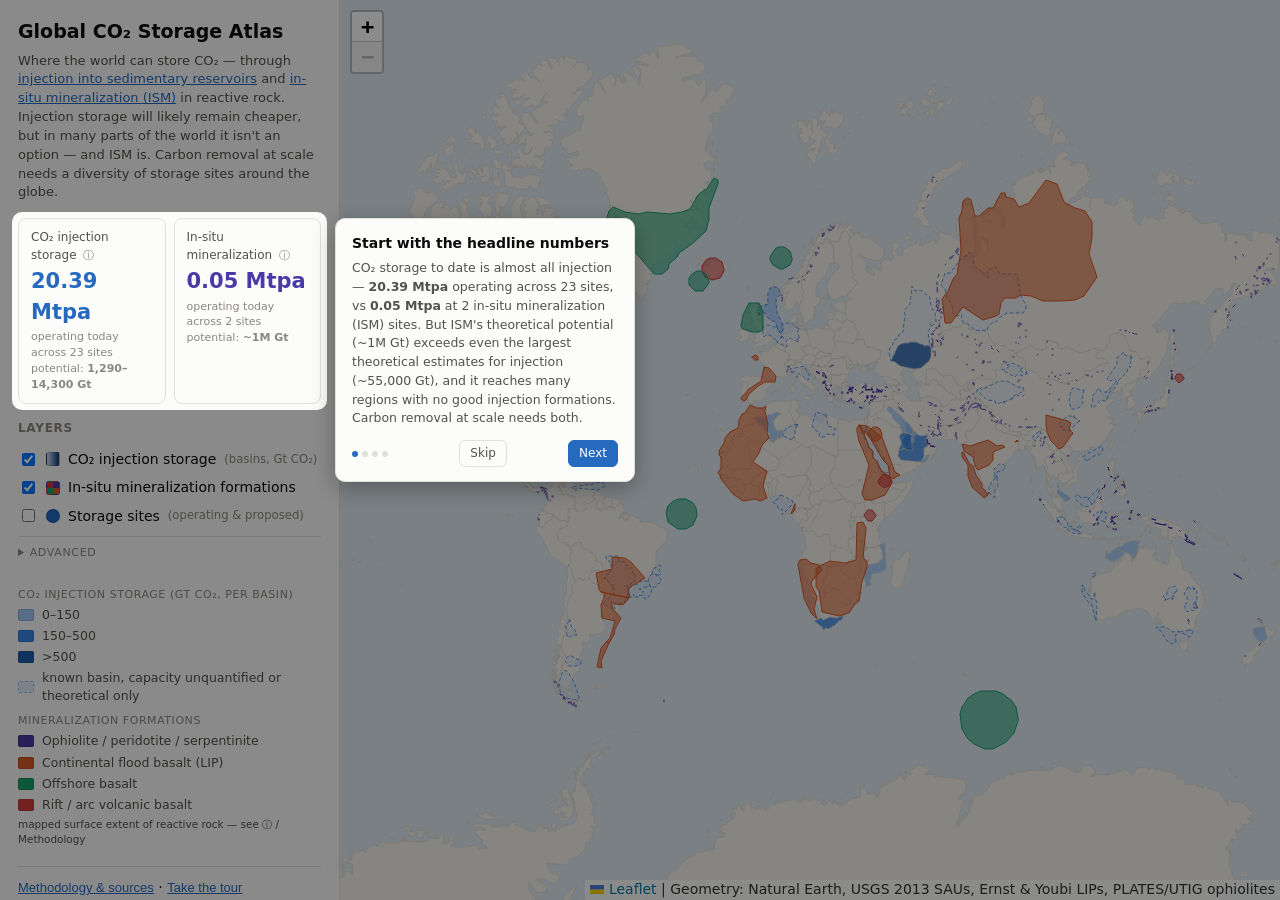
==== src/index.html @ 253b99db "Implement expert-review response: SAU geometry, storage costs, ISM labeling Basin geometry: replace " ====
<!DOCTYPE html>
<html lang="en">
<head>
<meta charset="utf-8">
<meta name="viewport" content="width=device-width, initial-scale=1">
<title>Global CO₂ Storage Atlas</title>
<link rel="stylesheet" href="vendor/leaflet.css">
<link rel="stylesheet" href="styles.css">
</head>
<body>
<div id="app">
  <aside id="sidebar">
    <header>
      <h1>Global CO₂ Storage Atlas</h1>
      <p class="subtitle">Where the world can store CO₂ — through
      <a href="https://www.globalccsinstitute.com/why-ccs/what-is-ccs/" target="_blank" rel="noopener">injection
      into sedimentary reservoirs</a> and
      <a href="https://www.carbfix.com/the-science" target="_blank" rel="noopener">in-situ mineralization
      (ISM)</a> in reactive rock. Injection storage will likely remain cheaper, but in many
      parts of the world it isn't an option — and ISM is. Carbon removal at scale needs a
      diversity of storage sites around the globe.</p>
    </header>

    <section id="stats" class="stat-row" aria-label="Global storage potential"></section>

    <section id="layers">
      <h2>Layers</h2>
      <label class="layer-toggle"><input type="checkbox" id="ly-basins" checked>
        <span class="swatch seq"></span> CO₂ injection storage <small>(basins, Gt CO₂)</small></label>
      <label class="layer-toggle"><input type="checkbox" id="ly-ism" checked>
        <span class="swatch multi"></span> In-situ mineralization formations</label>
      <label class="layer-toggle"><input type="checkbox" id="ly-projects">
        <span class="swatch dot"></span> Storage sites <small>(operating &amp; proposed)</small></label>
      <details id="advanced">
        <summary>Advanced</summary>
        <label class="layer-toggle"><input type="checkbox" id="ly-injection">
          <span class="swatch seq"></span> View by country <small>(replaces basins)</small></label>
        <label class="layer-toggle"><input type="checkbox" id="ly-detail">
          <span class="swatch" style="background:var(--inj-deep)"></span> Saline aquifers <small>(US &amp; EU detail)</small></label>
      </details>
    </section>

    <section id="legend"><div id="legend-body"></div></section>

    <footer>
      <button id="btn-method" class="linklike">Methodology &amp; sources</button> ·
      <button id="btn-tour" class="linklike">Take the tour</button>
      <p class="fineprint">Capacity tiers (theoretical / effective / practical) are not
      comparable and never summed. Built July 2026.</p>
    </footer>
  </aside>
  <div id="map"></div>

  <aside id="detail" hidden>
    <div class="detail-head"><h2 id="detail-title"></h2>
      <button id="detail-close" aria-label="Close">×</button></div>
    <div id="detail-body"></div>
  </aside>

  <div id="method-modal" hidden>
    <div class="modal-card">
      <div class="detail-head"><h2>Methodology &amp; sources</h2>
        <button id="method-close" aria-label="Close">×</button></div>
      <div id="method-body"></div>
    </div>
  </div>
</div>
<script src="vendor/leaflet.js"></script>
<script src="data_bundle.js"></script>
<script src="../data/geo/geometry_injection.js"></script>
<script src="../data/geo/geometry_basins.js"></script>
<script src="../data/geo/geometry_eu_storage.js"></script>
<script src="../data/geo/geometry_us_saus.js"></script>
<script src="../data/geo/geometry_ism.js"></script>
<script src="app.js"></script>
</body>
</html>
---- src/vendor/leaflet.css ----
/* required styles */

.leaflet-pane,
.leaflet-tile,
.leaflet-marker-icon,
.leaflet-marker-shadow,
.leaflet-tile-container,
.leaflet-pane > svg,
.leaflet-pane > canvas,
.leaflet-zoom-box,
.leaflet-image-layer,
.leaflet-layer {
	position: absolute;
	left: 0;
	top: 0;
	}
.leaflet-container {
	overflow: hidden;
	}
.leaflet-tile,
.leaflet-marker-icon,
.leaflet-marker-shadow {
	-webkit-user-select: none;
	   -moz-user-select: none;
	        user-select: none;
	  -webkit-user-drag: none;
	}
/* Prevents IE11 from highlighting tiles in blue */
.leaflet-tile::selection {
	background: transparent;
}
/* Safari renders non-retina tile on retina better with this, but Chrome is worse */
.leaflet-safari .leaflet-tile {
	image-rendering: -webkit-optimize-contrast;
	}
/* hack that prevents hw layers "stretching" when loading new tiles */
.leaflet-safari .leaflet-tile-container {
	width: 1600px;
	height: 1600px;
	-webkit-transform-origin: 0 0;
	}
.leaflet-marker-icon,
.leaflet-marker-shadow {
	display: block;
	}
/* .leaflet-container svg: reset svg max-width decleration shipped in Joomla! (joomla.org) 3.x */
/* .leaflet-container img: map is broken in FF if you have max-width: 100% on tiles */
.leaflet-container .leaflet-overlay-pane svg {
	max-width: none !important;
	max-height: none !important;
	}
.leaflet-container .leaflet-marker-pane img,
.leaflet-container .leaflet-shadow-pane img,
.leaflet-container .leaflet-tile-pane img,
.leaflet-container img.leaflet-image-layer,
.leaflet-container .leaflet-tile {
	max-width: none !important;
	max-height: none !important;
	width: auto;
	padding: 0;
	}

.leaflet-container img.leaflet-tile {
	/* See: https://bugs.chromium.org/p/chromium/issues/detail?id=600120 */
	mix-blend-mode: plus-lighter;
}

.leaflet-container.leaflet-touch-zoom {
	-ms-touch-action: pan-x pan-y;
	touch-action: pan-x pan-y;
	}
.leaflet-container.leaflet-touch-drag {
	-ms-touch-action: pinch-zoom;
	/* Fallback for FF which doesn't support pinch-zoom */
	touch-action: none;
	touch-action: pinch-zoom;
}
.leaflet-container.leaflet-touch-drag.leaflet-touch-zoom {
	-ms-touch-action: none;
	touch-action: none;
}
.leaflet-container {
	-webkit-tap-highlight-color: transparent;
}
.leaflet-container a {
	-webkit-tap-highlight-color: rgba(51, 181, 229, 0.4);
}
.leaflet-tile {
	filter: inherit;
	visibility: hidden;
	}
.leaflet-tile-loaded {
	visibility: inherit;
	}
.leaflet-zoom-box {
	width: 0;
	height: 0;
	-moz-box-sizing: border-box;
	     box-sizing: border-box;
	z-index: 800;
	}
/* workaround for https://bugzilla.mozilla.org/show_bug.cgi?id=888319 */
.leaflet-overlay-pane svg {
	-moz-user-select: none;
	}

.leaflet-pane         { z-index: 400; }

.leaflet-tile-pane    { z-index: 200; }
.leaflet-overlay-pane { z-index: 400; }
.leaflet-shadow-pane  { z-index: 500; }
.leaflet-marker-pane  { z-index: 600; }
.leaflet-tooltip-pane   { z-index: 650; }
.leaflet-popup-pane   { z-index: 700; }

.leaflet-map-pane canvas { z-index: 100; }
.leaflet-map-pane svg    { z-index: 200; }

.leaflet-vml-shape {
	width: 1px;
	height: 1px;
	}
.lvml {
	behavior: url(#default#VML);
	display: inline-block;
	position: absolute;
	}


/* control positioning */

.leaflet-control {
	position: relative;
	z-index: 800;
	pointer-events: visiblePainted; /* IE 9-10 doesn't have auto */
	pointer-events: auto;
	}
.leaflet-top,
.leaflet-bottom {
	position: absolute;
	z-index: 1000;
	pointer-events: none;
	}
.leaflet-top {
	top: 0;
	}
.leaflet-right {
	right: 0;
	}
.leaflet-bottom {
	bottom: 0;
	}
.leaflet-left {
	left: 0;
	}
.leaflet-control {
	float: left;
	clear: both;
	}
.leaflet-right .leaflet-control {
	float: right;
	}
.leaflet-top .leaflet-control {
	margin-top: 10px;
	}
.leaflet-bottom .leaflet-control {
	margin-bottom: 10px;
	}
.leaflet-left .leaflet-control {
	margin-left: 10px;
	}
.leaflet-right .leaflet-control {
	margin-right: 10px;
	}


/* zoom and fade animations */

.leaflet-fade-anim .leaflet-popup {
	opacity: 0;
	-webkit-transition: opacity 0.2s linear;
	   -moz-transition: opacity 0.2s linear;
	        transition: opacity 0.2s linear;
	}
.leaflet-fade-anim .leaflet-map-pane .leaflet-popup {
	opacity: 1;
	}
.leaflet-zoom-animated {
	-webkit-transform-origin: 0 0;
	    -ms-transform-origin: 0 0;
	        transform-origin: 0 0;
	}
svg.leaflet-zoom-animated {
	will-change: transform;
}

.leaflet-zoom-anim .leaflet-zoom-animated {
	-webkit-transition: -webkit-transform 0.25s cubic-bezier(0,0,0.25,1);
	   -moz-transition:    -moz-transform 0.25s cubic-bezier(0,0,0.25,1);
	        transition:         transform 0.25s cubic-bezier(0,0,0.25,1);
	}
.leaflet-zoom-anim .leaflet-tile,
.leaflet-pan-anim .leaflet-tile {
	-webkit-transition: none;
	   -moz-transition: none;
	        transition: none;
	}

.leaflet-zoom-anim .leaflet-zoom-hide {
	visibility: hidden;
	}


/* cursors */

.leaflet-interactive {
	cursor: pointer;
	}
.leaflet-grab {
	cursor: -webkit-grab;
	cursor:    -moz-grab;
	cursor:         grab;
	}
.leaflet-crosshair,
.leaflet-crosshair .leaflet-interactive {
	cursor: crosshair;
	}
.leaflet-popup-pane,
.leaflet-control {
	cursor: auto;
	}
.leaflet-dragging .leaflet-grab,
.leaflet-dragging .leaflet-grab .leaflet-interactive,
.leaflet-dragging .leaflet-marker-draggable {
	cursor: move;
	cursor: -webkit-grabbing;
	cursor:    -moz-grabbing;
	cursor:         grabbing;
	}

/* marker & overlays interactivity */
.leaflet-marker-icon,
.leaflet-marker-shadow,
.leaflet-image-layer,
.leaflet-pane > svg path,
.leaflet-tile-container {
	pointer-events: none;
	}

.leaflet-marker-icon.leaflet-interactive,
.leaflet-image-layer.leaflet-interactive,
.leaflet-pane > svg path.leaflet-interactive,
svg.leaflet-image-layer.leaflet-interactive path {
	pointer-events: visiblePainted; /* IE 9-10 doesn't have auto */
	pointer-events: auto;
	}

/* visual tweaks */

.leaflet-container {
	background: #ddd;
	outline-offset: 1px;
	}
.leaflet-container a {
	color: #0078A8;
	}
.leaflet-zoom-box {
	border: 2px dotted #38f;
	background: rgba(255,255,255,0.5);
	}


/* general typography */
.leaflet-container {
	font-family: "Helvetica Neue", Arial, Helvetica, sans-serif;
	font-size: 12px;
	font-size: 0.75rem;
	line-height: 1.5;
	}


/* general toolbar styles */

.leaflet-bar {
	box-shadow: 0 1px 5px rgba(0,0,0,0.65);
	border-radius: 4px;
	}
.leaflet-bar a {
	background-color: #fff;
	border-bottom: 1px solid #ccc;
	width: 26px;
	height: 26px;
	line-height: 26px;
	display: block;
	text-align: center;
	text-decoration: none;
	color: black;
	}
.leaflet-bar a,
.leaflet-control-layers-toggle {
	background-position: 50% 50%;
	background-repeat: no-repeat;
	display: block;
	}
.leaflet-bar a:hover,
.leaflet-bar a:focus {
	background-color: #f4f4f4;
	}
.leaflet-bar a:first-child {
	border-top-left-radius: 4px;
	border-top-right-radius: 4px;
	}
.leaflet-bar a:last-child {
	border-bottom-left-radius: 4px;
	border-bottom-right-radius: 4px;
	border-bottom: none;
	}
.leaflet-bar a.leaflet-disabled {
	cursor: default;
	background-color: #f4f4f4;
	color: #bbb;
	}

.leaflet-touch .leaflet-bar a {
	width: 30px;
	height: 30px;
	line-height: 30px;
	}
.leaflet-touch .leaflet-bar a:first-child {
	border-top-left-radius: 2px;
	border-top-right-radius: 2px;
	}
.leaflet-touch .leaflet-bar a:last-child {
	border-bottom-left-radius: 2px;
	border-bottom-right-radius: 2px;
	}

/* zoom control */

.leaflet-control-zoom-in,
.leaflet-control-zoom-out {
	font: bold 18px 'Lucida Console', Monaco, monospace;
	text-indent: 1px;
	}

.leaflet-touch .leaflet-control-zoom-in, .leaflet-touch .leaflet-control-zoom-out  {
	font-size: 22px;
	}


/* layers control */

.leaflet-control-layers {
	box-shadow: 0 1px 5px rgba(0,0,0,0.4);
	background: #fff;
	border-radius: 5px;
	}
.leaflet-control-layers-toggle {
	background-image: url(images/layers.png);
	width: 36px;
	height: 36px;
	}
.leaflet-retina .leaflet-control-layers-toggle {
	background-image: url(images/layers-2x.png);
	background-size: 26px 26px;
	}
.leaflet-touch .leaflet-control-layers-toggle {
	width: 44px;
	height: 44px;
	}
.leaflet-control-layers .leaflet-control-layers-list,
.leaflet-control-layers-expanded .leaflet-control-layers-toggle {
	display: none;
	}
.leaflet-control-layers-expanded .leaflet-control-layers-list {
	display: block;
	position: relative;
	}
.leaflet-control-layers-expanded {
	padding: 6px 10px 6px 6px;
	color: #333;
	background: #fff;
	}
.leaflet-control-layers-scrollbar {
	overflow-y: scroll;
	overflow-x: hidden;
	padding-right: 5px;
	}
.leaflet-control-layers-selector {
	margin-top: 2px;
	position: relative;
	top: 1px;
	}
.leaflet-control-layers label {
	display: block;
	font-size: 13px;
	font-size: 1.08333em;
	}
.leaflet-control-layers-separator {
	height: 0;
	border-top: 1px solid #ddd;
	margin: 5px -10px 5px -6px;
	}

/* Default icon URLs */
.leaflet-default-icon-path { /* used only in path-guessing heuristic, see L.Icon.Default */
	background-image: url(images/marker-icon.png);
	}


/* attribution and scale controls */

.leaflet-container .leaflet-control-attribution {
	background: #fff;
	background: rgba(255, 255, 255, 0.8);
	margin: 0;
	}
.leaflet-control-attribution,
.leaflet-control-scale-line {
	padding: 0 5px;
	color: #333;
	line-height: 1.4;
	}
.leaflet-control-attribution a {
	text-decoration: none;
	}
.leaflet-control-attribution a:hover,
.leaflet-control-attribution a:focus {
	text-decoration: underline;
	}
.leaflet-attribution-flag {
	display: inline !important;
	vertical-align: baseline !important;
	width: 1em;
	height: 0.6669em;
	}
.leaflet-left .leaflet-control-scale {
	margin-left: 5px;
	}
.leaflet-bottom .leaflet-control-scale {
	margin-bottom: 5px;
	}
.leaflet-control-scale-line {
	border: 2px solid #777;
	border-top: none;
	line-height: 1.1;
	padding: 2px 5px 1px;
	white-space: nowrap;
	-moz-box-sizing: border-box;
	     box-sizing: border-box;
	background: rgba(255, 255, 255, 0.8);
	text-shadow: 1px 1px #fff;
	}
.leaflet-control-scale-line:not(:first-child) {
	border-top: 2px solid #777;
	border-bottom: none;
	margin-top: -2px;
	}
.leaflet-control-scale-line:not(:first-child):not(:last-child) {
	border-bottom: 2px solid #777;
	}

.leaflet-touch .leaflet-control-attribution,
.leaflet-touch .leaflet-control-layers,
.leaflet-touch .leaflet-bar {
	box-shadow: none;
	}
.leaflet-touch .leaflet-control-layers,
.leaflet-touch .leaflet-bar {
	border: 2px solid rgba(0,0,0,0.2);
	background-clip: padding-box;
	}


/* popup */

.leaflet-popup {
	position: absolute;
	text-align: center;
	margin-bottom: 20px;
	}
.leaflet-popup-content-wrapper {
	padding: 1px;
	text-align: left;
	border-radius: 12px;
	}
.leaflet-popup-content {
	margin: 13px 24px 13px 20px;
	line-height: 1.3;
	font-size: 13px;
	font-size: 1.08333em;
	min-height: 1px;
	}
.leaflet-popup-content p {
	margin: 17px 0;
	margin: 1.3em 0;
	}
.leaflet-popup-tip-container {
	width: 40px;
	height: 20px;
	position: absolute;
	left: 50%;
	margin-top: -1px;
	margin-left: -20px;
	overflow: hidden;
	pointer-events: none;
	}
.leaflet-popup-tip {
	width: 17px;
	height: 17px;
	padding: 1px;

	margin: -10px auto 0;
	pointer-events: auto;

	-webkit-transform: rotate(45deg);
	   -moz-transform: rotate(45deg);
	    -ms-transform: rotate(45deg);
	        transform: rotate(45deg);
	}
.leaflet-popup-content-wrapper,
.leaflet-popup-tip {
	background: white;
	color: #333;
	box-shadow: 0 3px 14px rgba(0,0,0,0.4);
	}
.leaflet-container a.leaflet-popup-close-button {
	position: absolute;
	top: 0;
	right: 0;
	border: none;
	text-align: center;
	width: 24px;
	height: 24px;
	font: 16px/24px Tahoma, Verdana, sans-serif;
	color: #757575;
	text-decoration: none;
	background: transparent;
	}
.leaflet-container a.leaflet-popup-close-button:hover,
.leaflet-container a.leaflet-popup-close-button:focus {
	color: #585858;
	}
.leaflet-popup-scrolled {
	overflow: auto;
	}

.leaflet-oldie .leaflet-popup-content-wrapper {
	-ms-zoom: 1;
	}
.leaflet-oldie .leaflet-popup-tip {
	width: 24px;
	margin: 0 auto;

	-ms-filter: "progid:DXImageTransform.Microsoft.Matrix(M11=0.70710678, M12=0.70710678, M21=-0.70710678, M22=0.70710678)";
	filter: progid:DXImageTransform.Microsoft.Matrix(M11=0.70710678, M12=0.70710678, M21=-0.70710678, M22=0.70710678);
	}

.leaflet-oldie .leaflet-control-zoom,
.leaflet-oldie .leaflet-control-layers,
.leaflet-oldie .leaflet-popup-content-wrapper,
.leaflet-oldie .leaflet-popup-tip {
	border: 1px solid #999;
	}


/* div icon */

.leaflet-div-icon {
	background: #fff;
	border: 1px solid #666;
	}


/* Tooltip */
/* Base styles for the element that has a tooltip */
.leaflet-tooltip {
	position: absolute;
	padding: 6px;
	background-color: #fff;
	border: 1px solid #fff;
	border-radius: 3px;
	color: #222;
	white-space: nowrap;
	-webkit-user-select: none;
	-moz-user-select: none;
	-ms-user-select: none;
	user-select: none;
	pointer-events: none;
	box-shadow: 0 1px 3px rgba(0,0,0,0.4);
	}
.leaflet-tooltip.leaflet-interactive {
	cursor: pointer;
	pointer-events: auto;
	}
.leaflet-tooltip-top:before,
.leaflet-tooltip-bottom:before,
.leaflet-tooltip-left:before,
.leaflet-tooltip-right:before {
	position: absolute;
	pointer-events: none;
	border: 6px solid transparent;
	background: transparent;
	content: "";
	}

/* Directions */

.leaflet-tooltip-bottom {
	margin-top: 6px;
}
.leaflet-tooltip-top {
	margin-top: -6px;
}
.leaflet-tooltip-bottom:before,
.leaflet-tooltip-top:before {
	left: 50%;
	margin-left: -6px;
	}
.leaflet-tooltip-top:before {
	bottom: 0;
	margin-bottom: -12px;
	border-top-color: #fff;
	}
.leaflet-tooltip-bottom:before {
	top: 0;
	margin-top: -12px;
	margin-left: -6px;
	border-bottom-color: #fff;
	}
.leaflet-tooltip-left {
	margin-left: -6px;
}
.leaflet-tooltip-right {
	margin-left: 6px;
}
.leaflet-tooltip-left:before,
.leaflet-tooltip-right:before {
	top: 50%;
	margin-top: -6px;
	}
.leaflet-tooltip-left:before {
	right: 0;
	margin-right: -12px;
	border-left-color: #fff;
	}
.leaflet-tooltip-right:before {
	left: 0;
	margin-left: -12px;
	border-right-color: #fff;
	}

/* Printing */

@media print {
	/* Prevent printers from removing background-images of controls. */
	.leaflet-control {
		-webkit-print-color-adjust: exact;
		print-color-adjust: exact;
		}
	}
---- src/styles.css ----
/* Global CO2 Storage Atlas */
:root {
  --ocean: #dfe9ef;
  --land: #f4f2ed;
  --land-line: #d8d4ca;
  --panel: #fcfcfb;
  --ink-1: #0b0b0b;
  --ink-2: #52514e;
  --ink-3: #898781;
  --hairline: #e1e0d9;
  /* injection sequential (blue) */
  --inj-1: #cde2fb; --inj-2: #9ec5f4; --inj-3: #6da7ec; --inj-4: #3987e5;
  --inj-5: #256abf; --inj-6: #1c5cab; --inj-7: #0d366b;
  --inj-deep: #104281;
  /* ISM categories (validated light set) */
  --oph: #4a3aa7;        /* ophiolite / peridotite / serpentinite */
  --flood: #d95926;      /* continental flood basalt */
  --offsh: #199e70;      /* offshore basalt */
  --rift: #d03b3b;       /* rift / arc volcanic basalt */
  --oph-other: #b0a9d6;  /* uncharacterized mapped ophiolite */
  --proj-geo: #256abf;
  --proj-ism: #d55181;
}
@media (prefers-color-scheme: dark) {
  :root {
    --ocean: #10161d; --land: #141d26; --land-line: #26313c;
    --panel: #1a1a19; --ink-1: #ffffff; --ink-2: #c3c2b7; --ink-3: #898781;
    --hairline: #2c2c2a;
    --oph: #9085e9; --flood: #d95926; --offsh: #1baf7a; --rift: #e66767;
    --oph-other: #4c4470;
    --proj-geo: #3987e5; --proj-ism: #d55181;
  }
}

* { box-sizing: border-box; }
html, body, #app { height: 100%; margin: 0; }
body { font: 14px/1.45 system-ui, -apple-system, "Segoe UI", sans-serif; color: var(--ink-1); }
#app { display: flex; position: relative; }
#map { flex: 1; background: var(--ocean); }

#sidebar {
  width: 340px; min-width: 300px; overflow-y: auto; padding: 18px 18px 10px;
  background: var(--panel); border-right: 1px solid var(--hairline);
  display: flex; flex-direction: column; gap: 16px;
}
#sidebar h1 { font-size: 19px; margin: 0 0 6px; }
#sidebar h2 { font-size: 12px; text-transform: uppercase; letter-spacing: .06em;
  color: var(--ink-3); margin: 0 0 8px; }
.subtitle { color: var(--ink-2); margin: 0; font-size: 13px; }
.subtitle a { color: var(--proj-geo); }

.stat-row { display: grid; grid-template-columns: 1fr 1fr; gap: 8px; }
.stat-tile { border: 1px solid var(--hairline); border-radius: 8px; padding: 10px 12px; }
.stat-tile .k { font-size: 12px; color: var(--ink-2); }
.stat-tile .info { cursor: help; color: var(--ink-3); font-size: 11px; margin-left: 3px;
  position: relative; }
.stat-tile .info::after {
  content: attr(data-tip); position: absolute; left: 0; top: 18px; z-index: 1500;
  width: 240px; padding: 8px 10px; border-radius: 8px;
  background: var(--panel); color: var(--ink-2); border: 1px solid var(--hairline);
  box-shadow: 0 4px 14px rgba(0,0,0,.18);
  font-size: 11.5px; line-height: 1.4; text-transform: none; letter-spacing: 0;
  opacity: 0; visibility: hidden; transition: opacity .12s; pointer-events: none;
}
.stat-tile .info:hover::after, .stat-tile .info:focus::after {
  opacity: 1; visibility: visible; }
.stat-tile.ism .info::after { left: auto; right: -70px; }
.stat-tile .v { font-size: 21px; font-weight: 650; margin: 2px 0; }
.stat-tile .s { font-size: 11px; color: var(--ink-3); }
.stat-tile.geo .v { color: var(--proj-geo); }
.stat-tile.ism .v { color: var(--oph); }

.layer-toggle { display: flex; align-items: center; gap: 8px; padding: 4px 0; cursor: pointer; }
.layer-toggle.sub { padding-left: 22px; }

#advanced { margin-top: 6px; border-top: 1px solid var(--hairline); padding-top: 6px; }
#advanced summary { font-size: 11px; text-transform: uppercase; letter-spacing: .06em;
  color: var(--ink-3); cursor: pointer; user-select: none; padding: 2px 0; }
#advanced summary:hover { color: var(--ink-2); }
#advanced .layer-toggle { padding-left: 14px; }
.layer-toggle small { color: var(--ink-3); }
.swatch { width: 14px; height: 14px; border-radius: 3px; flex: none;
  border: 1px solid rgba(11,11,11,.15); }
.swatch.seq { background: linear-gradient(90deg, var(--inj-1), var(--inj-7)); }
.swatch.multi { background: conic-gradient(var(--oph) 0 25%, var(--flood) 0 50%,
  var(--offsh) 0 75%, var(--rift) 0); }
.swatch.dot { border-radius: 50%; background: var(--proj-geo); }

#legend-body .lg-row { display: flex; align-items: center; gap: 8px; margin: 3px 0;
  font-size: 12.5px; color: var(--ink-2); }
#legend-body .lg-sw { width: 16px; height: 12px; border-radius: 2px; flex: none;
  border: 1px solid rgba(11,11,11,.12); }
#legend-body .lg-sw.round { border-radius: 50%; width: 11px; height: 11px; }
#legend-body .lg-title { font-size: 11px; text-transform: uppercase; letter-spacing: .05em;
  color: var(--ink-3); margin: 8px 0 3px; }

#detail {
  position: absolute; top: 12px; right: 12px; z-index: 1100;
  width: 320px; max-height: calc(100% - 24px); overflow-y: auto;
  background: var(--panel); border: 1px solid var(--hairline); border-radius: 10px;
  padding: 12px 14px; box-shadow: 0 4px 18px rgba(0,0,0,.18);
}
.detail-head { display: flex; justify-content: space-between; align-items: baseline; }
.detail-head h2 { font-size: 14px; text-transform: none; letter-spacing: 0; color: var(--ink-1); }
#detail-close, #method-close { border: none; background: none; font-size: 20px;
  color: var(--ink-3); cursor: pointer; }
#detail-body { font-size: 13px; color: var(--ink-2); }
#detail-body dl { display: grid; grid-template-columns: auto 1fr; gap: 2px 10px; margin: 8px 0; }
#detail-body dt { color: var(--ink-3); }
#detail-body dd { margin: 0; }
#detail-body .cap-big { font-size: 19px; font-weight: 650; color: var(--ink-1); }
#detail-body .tier-badge { display: inline-block; font-size: 10.5px; padding: 1px 7px;
  border-radius: 9px; border: 1px solid var(--hairline); color: var(--ink-2);
  text-transform: uppercase; letter-spacing: .04em; margin-left: 6px; vertical-align: middle; }
#detail-body .src { font-size: 11.5px; color: var(--ink-3); }

footer { margin-top: auto; border-top: 1px solid var(--hairline); padding-top: 10px; }
.linklike { border: none; background: none; color: var(--proj-geo); cursor: pointer;
  padding: 0; font-size: 13px; text-decoration: underline; }
.fineprint { font-size: 11px; color: var(--ink-3); }

#method-modal { position: fixed; inset: 0; background: rgba(0,0,0,.45); z-index: 2000;
  display: flex; align-items: center; justify-content: center; }
#method-modal[hidden], #detail[hidden] { display: none; }
.modal-card { background: var(--panel); color: var(--ink-1); max-width: 720px; width: 92%;
  max-height: 84vh; border-radius: 10px; padding: 0; display: flex; flex-direction: column;
  overflow: hidden; }
.modal-card .detail-head { flex: none; padding: 14px 24px 10px;
  border-bottom: 1px solid var(--hairline); }
.modal-card .detail-head h2 { font-size: 15px; margin: 0; }
#method-body { font-size: 13.5px; color: var(--ink-2); overflow-y: auto;
  padding: 4px 24px 20px; }
#method-body h3 { color: var(--ink-1); font-size: 14px; margin: 16px 0 5px;
  padding-top: 16px; border-top: 1px solid var(--hairline); }
#method-body h3:first-child { border-top: none; padding-top: 6px; margin-top: 0; }
#method-body p { margin: 0 0 10px; }
#method-body .method-src { font-size: 12px; color: var(--ink-3); }

/* first-visit tour */
#tour { position: fixed; inset: 0; z-index: 3000; }
#tour[hidden] { display: none; }
#tour-spotlight { position: fixed; border-radius: 10px; pointer-events: none;
  box-shadow: 0 0 0 9999px rgba(0,0,0,.45); transition: all .25s ease; }
#tour-card { position: fixed; width: 300px; max-width: calc(100vw - 24px);
  background: var(--panel); border: 1px solid var(--hairline); border-radius: 10px;
  padding: 14px 16px; box-shadow: 0 6px 24px rgba(0,0,0,.3); transition: all .25s ease;
  outline: none; }
#tour-card h3 { margin: 0 0 6px; font-size: 14px; color: var(--ink-1); }
#tour-card p { margin: 0 0 12px; font-size: 12.5px; line-height: 1.5; color: var(--ink-2); }
#tour-card .tour-foot { display: flex; align-items: center; gap: 5px; }
#tour-card .tour-dots { display: flex; gap: 4px; margin-right: auto; }
#tour-card .tour-dots span { width: 6px; height: 6px; border-radius: 50%;
  background: var(--hairline); }
#tour-card .tour-dots span.cur { background: var(--proj-geo); }
#tour-card button { font: inherit; font-size: 12px; cursor: pointer; border-radius: 6px;
  padding: 4px 10px; border: 1px solid var(--hairline); background: none; color: var(--ink-2); }
#tour-card button.primary { background: var(--proj-geo); border-color: var(--proj-geo);
  color: #fff; }
@media (max-width: 760px) {
  #tour-card { left: 12px !important; right: 12px; top: auto !important; bottom: 12px;
    width: auto; }
}

.leaflet-container { font: inherit; }
.leaflet-tooltip { background: var(--panel); color: var(--ink-1);
  border: 1px solid var(--hairline); box-shadow: 0 1px 4px rgba(0,0,0,.15); }
.leaflet-tooltip b { display: block; }
.leaflet-tooltip small { color: var(--ink-3); display: block; }

@media (max-width: 760px) {
  #app { flex-direction: column; }
  #sidebar { width: 100%; max-height: 46vh; border-right: none;
    border-bottom: 1px solid var(--hairline); }
  #detail { top: auto; bottom: 12px; left: 12px; width: auto; max-height: 44vh; }
}
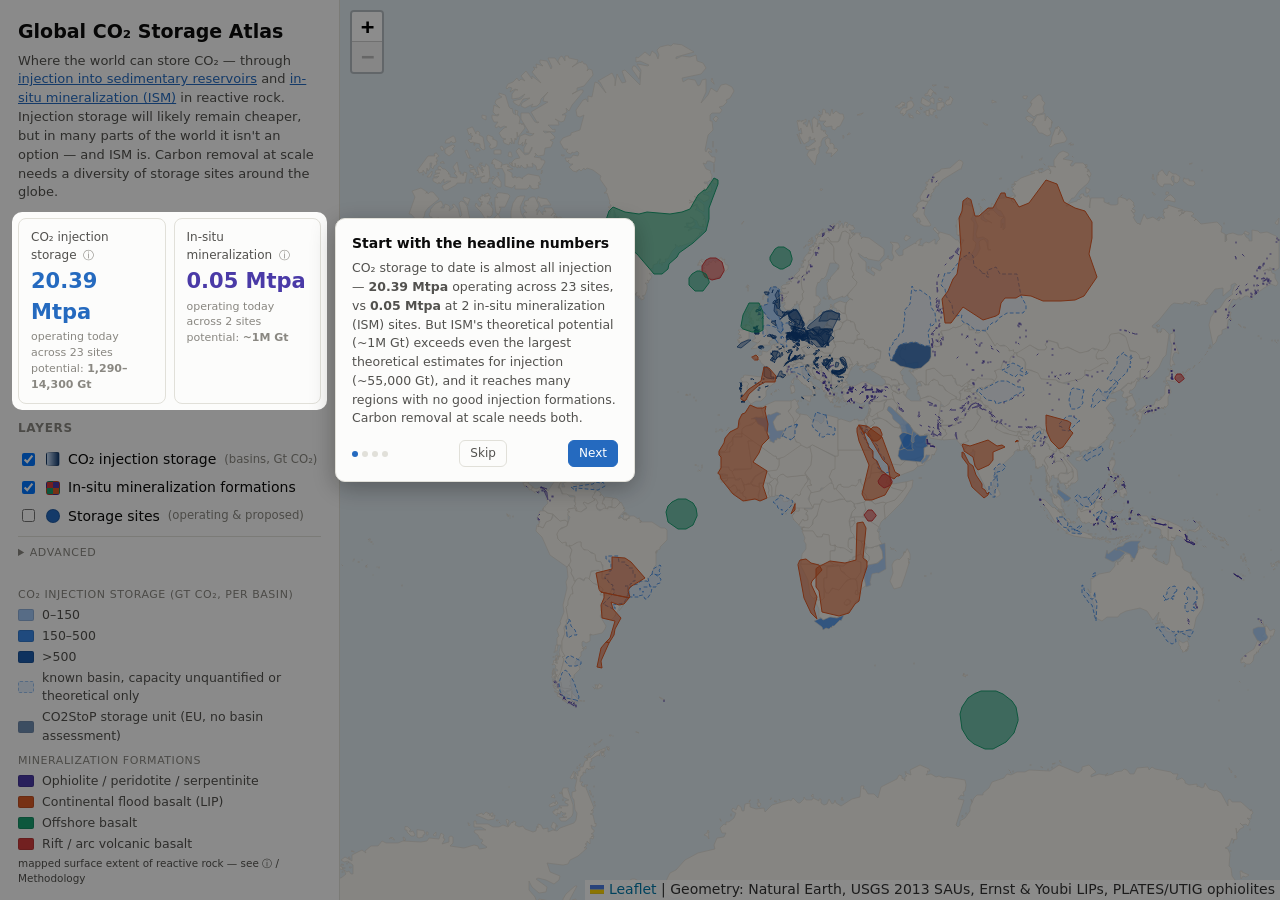
==== commit 6b2020a0: "Merge saline-formation detail into the basin layer Removes the separate US/EU saline aquifer toggle," ====
--- a/src/index.html
+++ b/src/index.html
@@ -35,8 +35,6 @@
         <summary>Advanced</summary>
         <label class="layer-toggle"><input type="checkbox" id="ly-injection">
           <span class="swatch seq"></span> View by country <small>(replaces basins)</small></label>
-        <label class="layer-toggle"><input type="checkbox" id="ly-detail">
-          <span class="swatch" style="background:var(--inj-deep)"></span> Saline aquifers <small>(US &amp; EU detail)</small></label>
       </details>
     </section>
 
@@ -69,8 +67,6 @@
 <script src="data_bundle.js"></script>
 <script src="../data/geo/geometry_injection.js"></script>
 <script src="../data/geo/geometry_basins.js"></script>
-<script src="../data/geo/geometry_eu_storage.js"></script>
-<script src="../data/geo/geometry_us_saus.js"></script>
 <script src="../data/geo/geometry_ism.js"></script>
 <script src="app.js"></script>
 </body>
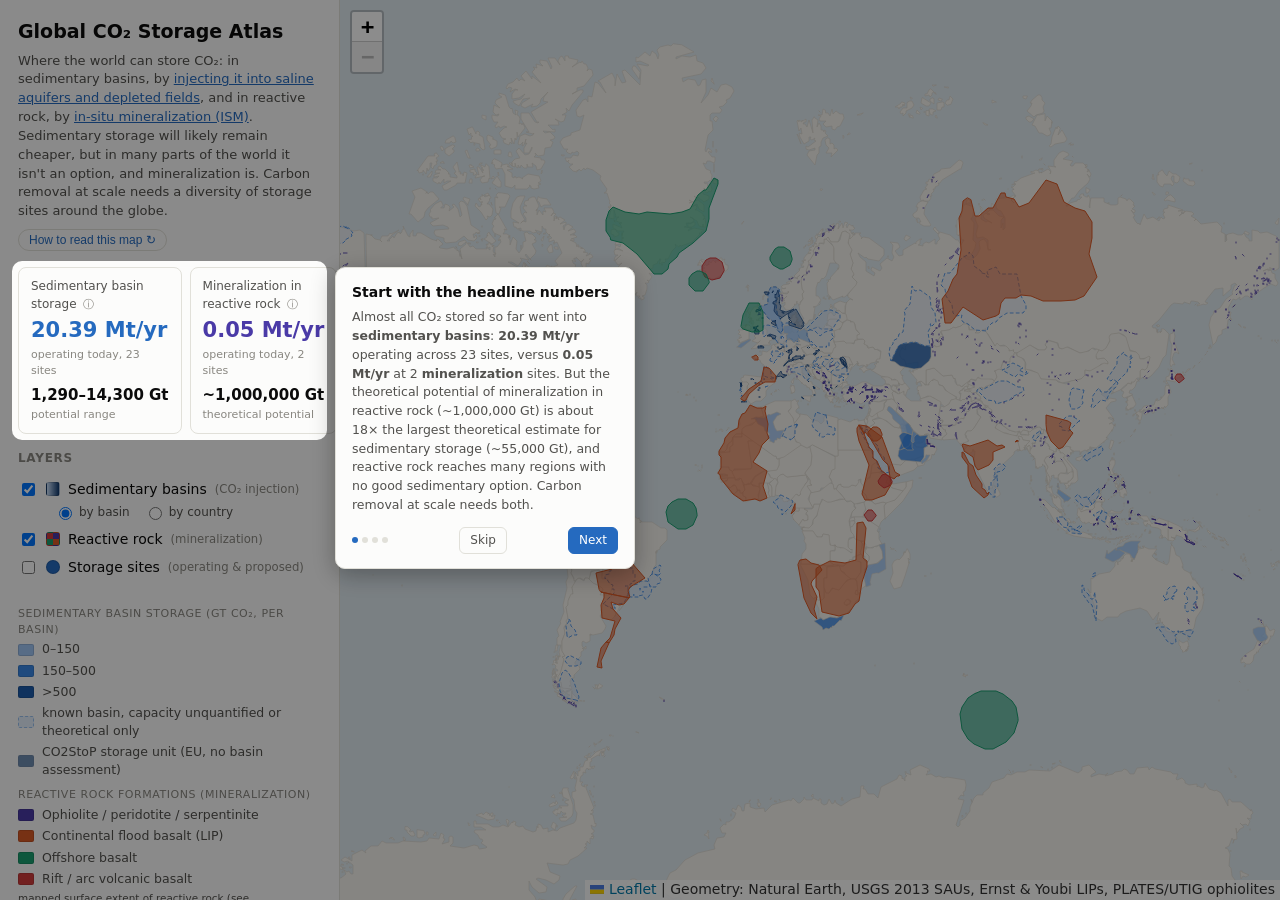
==== commit 10fe0874: "Incorporate colleague feedback on wording, tiles, and layer controls - Differentiate the two mechani" ====
--- a/src/index.html
+++ b/src/index.html
@@ -12,13 +12,14 @@
   <aside id="sidebar">
     <header>
       <h1>Global CO₂ Storage Atlas</h1>
-      <p class="subtitle">Where the world can store CO₂ — through
-      <a href="https://www.globalccsinstitute.com/why-ccs/what-is-ccs/" target="_blank" rel="noopener">injection
-      into sedimentary reservoirs</a> and
+      <p class="subtitle">Where the world can store CO₂: in sedimentary basins, by
+      <a href="https://www.globalccsinstitute.com/why-ccs/what-is-ccs/" target="_blank" rel="noopener">injecting
+      it into saline aquifers and depleted fields</a>, and in reactive rock, by
       <a href="https://www.carbfix.com/the-science" target="_blank" rel="noopener">in-situ mineralization
-      (ISM)</a> in reactive rock. Injection storage will likely remain cheaper, but in many
-      parts of the world it isn't an option — and ISM is. Carbon removal at scale needs a
+      (ISM)</a>. Sedimentary storage will likely remain cheaper, but in many parts of the
+      world it isn't an option, and mineralization is. Carbon removal at scale needs a
       diversity of storage sites around the globe.</p>
+      <button id="btn-tour-top" class="linklike small">How to read this map ↻</button>
     </header>
 
     <section id="stats" class="stat-row" aria-label="Global storage potential"></section>
@@ -26,25 +27,25 @@
     <section id="layers">
       <h2>Layers</h2>
       <label class="layer-toggle"><input type="checkbox" id="ly-basins" checked>
-        <span class="swatch seq"></span> CO₂ injection storage <small>(basins, Gt CO₂)</small></label>
+        <span class="swatch seq"></span> Sedimentary basins <small>(CO₂ injection)</small></label>
+      <div class="mode" id="inj-mode" title="How the sedimentary storage capacity is displayed">
+        <label><input type="radio" name="inj-mode" value="basins" checked> by basin</label>
+        <label><input type="radio" name="inj-mode" value="country"> by country</label>
+      </div>
       <label class="layer-toggle"><input type="checkbox" id="ly-ism" checked>
-        <span class="swatch multi"></span> In-situ mineralization formations</label>
+        <span class="swatch multi"></span> Reactive rock <small>(mineralization)</small></label>
       <label class="layer-toggle"><input type="checkbox" id="ly-projects">
         <span class="swatch dot"></span> Storage sites <small>(operating &amp; proposed)</small></label>
-      <details id="advanced">
-        <summary>Advanced</summary>
-        <label class="layer-toggle"><input type="checkbox" id="ly-injection">
-          <span class="swatch seq"></span> View by country <small>(replaces basins)</small></label>
-      </details>
     </section>
 
     <section id="legend"><div id="legend-body"></div></section>
 
     <footer>
       <button id="btn-method" class="linklike">Methodology &amp; sources</button> ·
-      <button id="btn-tour" class="linklike">Take the tour</button>
-      <p class="fineprint">Capacity tiers (theoretical / effective / practical) are not
-      comparable and never summed. Built July 2026.</p>
+      <button id="btn-tour" class="linklike">Replay the tour</button>
+      <p class="fineprint">Capacity estimates come in tiers (theoretical, effective, practical)
+      that answer different questions, so they are shown side by side and never added
+      together. Updated September 2026.</p>
     </footer>
   </aside>
   <div id="map"></div>
--- a/src/styles.css
+++ b/src/styles.css
@@ -173,3 +173,30 @@
     border-bottom: 1px solid var(--hairline); }
   #detail { top: auto; bottom: 12px; left: 12px; width: auto; max-height: 44vh; }
 }
+
+/* detail-panel simplification */
+#detail-body .more { margin: 10px 0 4px; }
+#detail-body .more summary { font-size: 12px; color: var(--proj-geo); cursor: pointer;
+  user-select: none; }
+#detail-body .more summary:hover { text-decoration: underline; }
+#detail-body .more > *:not(summary) { margin-top: 6px; }
+#detail-body .row { display: grid; grid-template-columns: 1fr auto; gap: 0 8px;
+  font-size: 12.5px; color: var(--ink-2); padding: 2px 0; border-bottom: 1px solid var(--hairline); }
+#detail-body .row .v { color: var(--ink-1); font-variant-numeric: tabular-nums; }
+#detail-body .row small { grid-column: 1 / -1; color: var(--ink-3); }
+#detail-body .lg-title small { text-transform: none; letter-spacing: 0; }
+#detail-body dl { margin: 10px 0 6px; }
+#detail-body p { margin: 8px 0; }
+#detail-body a { color: var(--proj-geo); text-decoration: underline; text-decoration-color: var(--hairline);
+  overflow-wrap: anywhere; }
+#detail-body a:hover { text-decoration-color: var(--proj-geo); }
+
+/* feedback pass (Sept 2026): mode switch, tile potentials, tour replay */
+.mode { display: flex; gap: 14px; padding: 0 0 4px 36px; font-size: 12px; color: var(--ink-2); }
+.mode label { display: flex; align-items: center; gap: 4px; cursor: pointer; }
+.mode.disabled { opacity: .45; pointer-events: none; }
+.stat-tile .v2 { font-size: 15px; font-weight: 650; color: var(--ink-1); margin-top: 6px; white-space: nowrap; }
+.stat-tile .v { white-space: nowrap; }
+.linklike.small { font-size: 12px; margin-top: 8px; text-decoration: none; color: var(--proj-geo);
+  border: 1px solid var(--hairline); border-radius: 14px; padding: 3px 10px; }
+.linklike.small:hover { background: var(--hairline); }
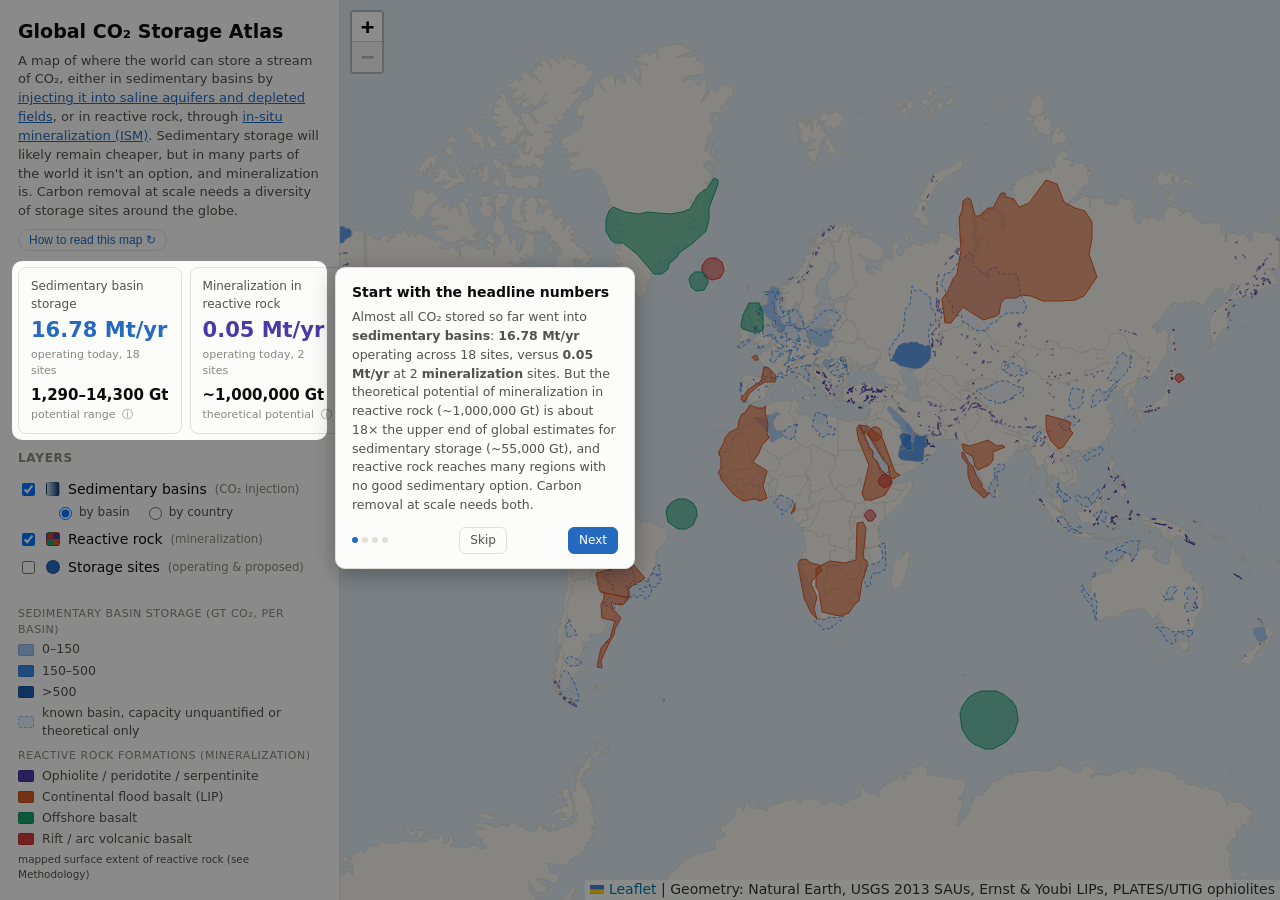
==== commit 75678a95: "Verify and correct atlas data; simplify panels; USGS headline for US basins Data corrections (all ch" ====
--- a/src/index.html
+++ b/src/index.html
@@ -5,16 +5,17 @@
 <meta name="viewport" content="width=device-width, initial-scale=1">
 <title>Global CO₂ Storage Atlas</title>
 <link rel="stylesheet" href="vendor/leaflet.css">
-<link rel="stylesheet" href="styles.css">
+<link rel="stylesheet" href="styles.css?v=20261015y">
 </head>
 <body>
 <div id="app">
   <aside id="sidebar">
     <header>
       <h1>Global CO₂ Storage Atlas</h1>
-      <p class="subtitle">Where the world can store CO₂: in sedimentary basins, by
+      <p class="subtitle">A map of where the world can store a stream of CO₂, either in
+      sedimentary basins by
       <a href="https://www.globalccsinstitute.com/why-ccs/what-is-ccs/" target="_blank" rel="noopener">injecting
-      it into saline aquifers and depleted fields</a>, and in reactive rock, by
+      it into saline aquifers and depleted fields</a>, or in reactive rock, through
       <a href="https://www.carbfix.com/the-science" target="_blank" rel="noopener">in-situ mineralization
       (ISM)</a>. Sedimentary storage will likely remain cheaper, but in many parts of the
       world it isn't an option, and mineralization is. Carbon removal at scale needs a
@@ -43,9 +44,9 @@
     <footer>
       <button id="btn-method" class="linklike">Methodology &amp; sources</button> ·
       <button id="btn-tour" class="linklike">Replay the tour</button>
-      <p class="fineprint">Capacity estimates come in tiers (theoretical, effective, practical)
-      that answer different questions, so they are shown side by side and never added
-      together. Updated September 2026.</p>
+      <p class="fineprint">Capacity estimates come in four kinds (theoretical, effective,
+      practical, and catalogued resource totals) that answer different questions, so they
+      are shown side by side and never added together. Updated October 2026.</p>
     </footer>
   </aside>
   <div id="map"></div>
@@ -65,10 +66,10 @@
   </div>
 </div>
 <script src="vendor/leaflet.js"></script>
-<script src="data_bundle.js"></script>
-<script src="../data/geo/geometry_injection.js"></script>
-<script src="../data/geo/geometry_basins.js"></script>
-<script src="../data/geo/geometry_ism.js"></script>
-<script src="app.js"></script>
+<script src="data_bundle.js?v=20261015y"></script>
+<script src="../data/geo/geometry_injection.js?v=20261015y"></script>
+<script src="../data/geo/geometry_basins.js?v=20261015y"></script>
+<script src="../data/geo/geometry_ism.js?v=20261015y"></script>
+<script src="app.js?v=20261015y"></script>
 </body>
 </html>
--- a/src/styles.css
+++ b/src/styles.css
@@ -64,7 +64,9 @@
 }
 .stat-tile .info:hover::after, .stat-tile .info:focus::after {
   opacity: 1; visibility: visible; }
-.stat-tile.ism .info::after { left: auto; right: -70px; }
+/* icons sit at the right of each tile's potential label: open the tooltip inward */
+.stat-tile.geo .info::after { left: -100px; }
+.stat-tile.ism .info::after { left: auto; right: -6px; }
 .stat-tile .v { font-size: 21px; font-weight: 650; margin: 2px 0; }
 .stat-tile .s { font-size: 11px; color: var(--ink-3); }
 .stat-tile.geo .v { color: var(--proj-geo); }
@@ -135,6 +137,11 @@
 #method-body h3:first-child { border-top: none; padding-top: 6px; margin-top: 0; }
 #method-body p { margin: 0 0 10px; }
 #method-body .method-src { font-size: 12px; color: var(--ink-3); }
+#method-body .method-list { margin: 0 0 10px; padding-left: 18px; }
+#method-body .method-list li { margin: 0 0 5px; }
+#method-body a { color: var(--proj-geo); text-decoration: underline;
+  text-decoration-color: var(--hairline); overflow-wrap: anywhere; }
+#method-body a:hover { text-decoration-color: var(--proj-geo); }
 
 /* first-visit tour */
 #tour { position: fixed; inset: 0; z-index: 3000; }
@@ -184,6 +191,10 @@
   font-size: 12.5px; color: var(--ink-2); padding: 2px 0; border-bottom: 1px solid var(--hairline); }
 #detail-body .row .v { color: var(--ink-1); font-variant-numeric: tabular-nums; }
 #detail-body .row small { grid-column: 1 / -1; color: var(--ink-3); }
+#detail-body .frm { border-bottom: 1px solid var(--hairline); padding-bottom: 2px; }
+#detail-body .frm .row { border-bottom: none; }
+#detail-body .row.sub { font-size: 11.5px; color: var(--ink-3); padding: 0 0 1px 14px; }
+#detail-body .row.sub .v { color: var(--ink-2); }
 #detail-body .lg-title small { text-transform: none; letter-spacing: 0; }
 #detail-body dl { margin: 10px 0 6px; }
 #detail-body p { margin: 8px 0; }
@@ -200,3 +211,14 @@
 .linklike.small { font-size: 12px; margin-top: 8px; text-decoration: none; color: var(--proj-geo);
   border: 1px solid var(--hairline); border-radius: 14px; padding: 3px 10px; }
 .linklike.small:hover { background: var(--hairline); }
+
+/* public panels (Oct 2026): short note + visible linked sources */
+#detail-body .note { color: var(--ink-1); }
+#detail-body .sources { margin-top: 12px; padding-top: 8px; border-top: 1px solid var(--hairline); }
+#detail-body .sources ul { margin: 2px 0 0; padding-left: 16px; font-size: 12px; color: var(--ink-3); }
+#detail-body .sources li { margin: 0 0 3px; }
+#detail-body dd { overflow-wrap: anywhere; }
+#detail-body .lg-title { margin-top: 12px; }
+/* (i) sits beside the potential label; keep them on one line */
+.stat-tile .s:has(.info) { white-space: nowrap; }
+.stat-tile .s .info { white-space: normal; }
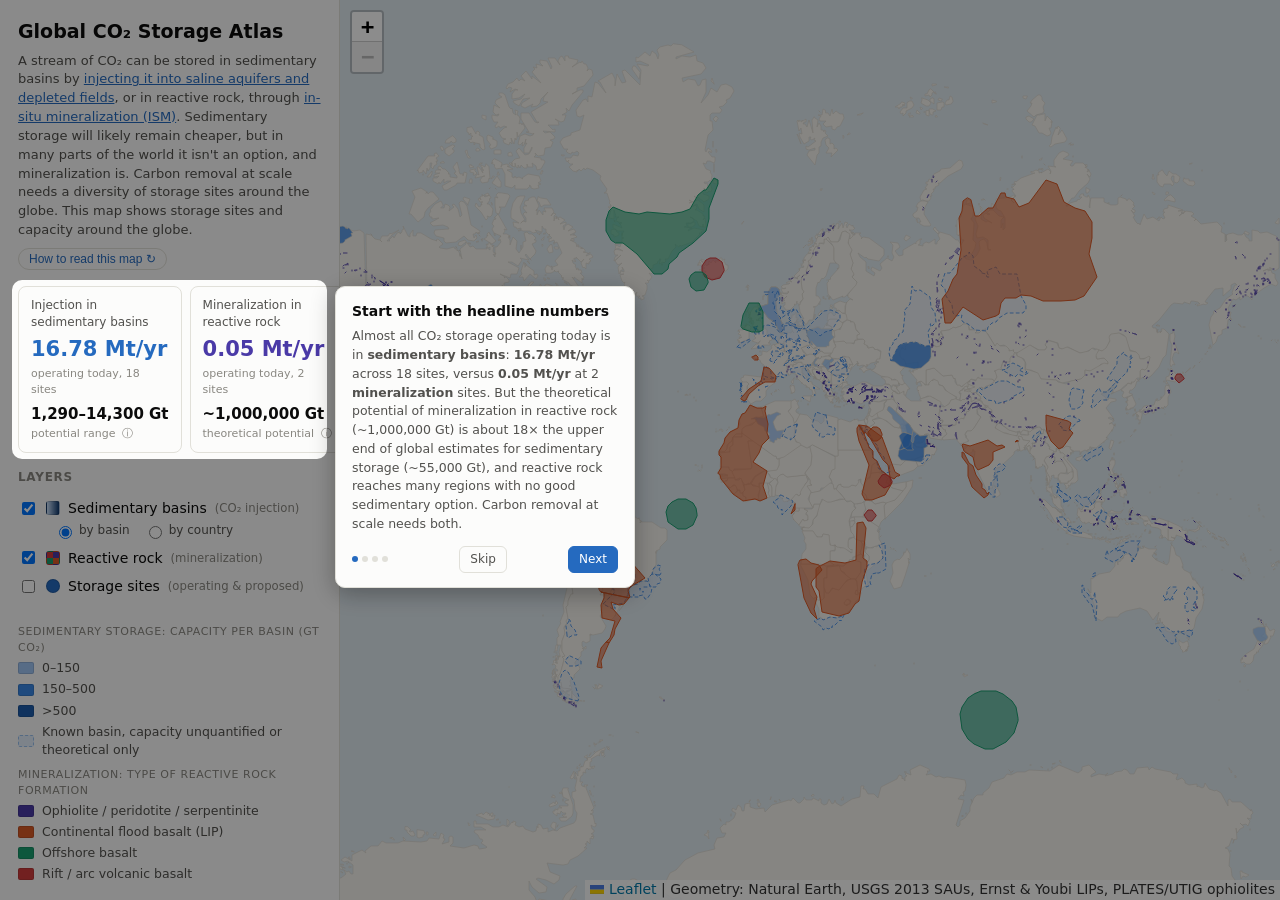
==== commit 072b66a6: "Apply colleague review edits; audit panel wording across all panels - Intro, tile title, (i) tooltip" ====
--- a/src/index.html
+++ b/src/index.html
@@ -5,21 +5,21 @@
 <meta name="viewport" content="width=device-width, initial-scale=1">
 <title>Global CO₂ Storage Atlas</title>
 <link rel="stylesheet" href="vendor/leaflet.css">
-<link rel="stylesheet" href="styles.css?v=20261015y">
+<link rel="stylesheet" href="styles.css?v=20261016b">
 </head>
 <body>
 <div id="app">
   <aside id="sidebar">
     <header>
       <h1>Global CO₂ Storage Atlas</h1>
-      <p class="subtitle">A map of where the world can store a stream of CO₂, either in
-      sedimentary basins by
+      <p class="subtitle">A stream of CO₂ can be stored in sedimentary basins by
       <a href="https://www.globalccsinstitute.com/why-ccs/what-is-ccs/" target="_blank" rel="noopener">injecting
       it into saline aquifers and depleted fields</a>, or in reactive rock, through
       <a href="https://www.carbfix.com/the-science" target="_blank" rel="noopener">in-situ mineralization
       (ISM)</a>. Sedimentary storage will likely remain cheaper, but in many parts of the
       world it isn't an option, and mineralization is. Carbon removal at scale needs a
-      diversity of storage sites around the globe.</p>
+      diversity of storage sites around the globe. This map shows storage sites and capacity
+      around the globe.</p>
       <button id="btn-tour-top" class="linklike small">How to read this map ↻</button>
     </header>
 
@@ -66,10 +66,10 @@
   </div>
 </div>
 <script src="vendor/leaflet.js"></script>
-<script src="data_bundle.js?v=20261015y"></script>
-<script src="../data/geo/geometry_injection.js?v=20261015y"></script>
-<script src="../data/geo/geometry_basins.js?v=20261015y"></script>
-<script src="../data/geo/geometry_ism.js?v=20261015y"></script>
-<script src="app.js?v=20261015y"></script>
+<script src="data_bundle.js?v=20261016b"></script>
+<script src="../data/geo/geometry_injection.js?v=20261016b"></script>
+<script src="../data/geo/geometry_basins.js?v=20261016b"></script>
+<script src="../data/geo/geometry_ism.js?v=20261016b"></script>
+<script src="app.js?v=20261016b"></script>
 </body>
 </html>
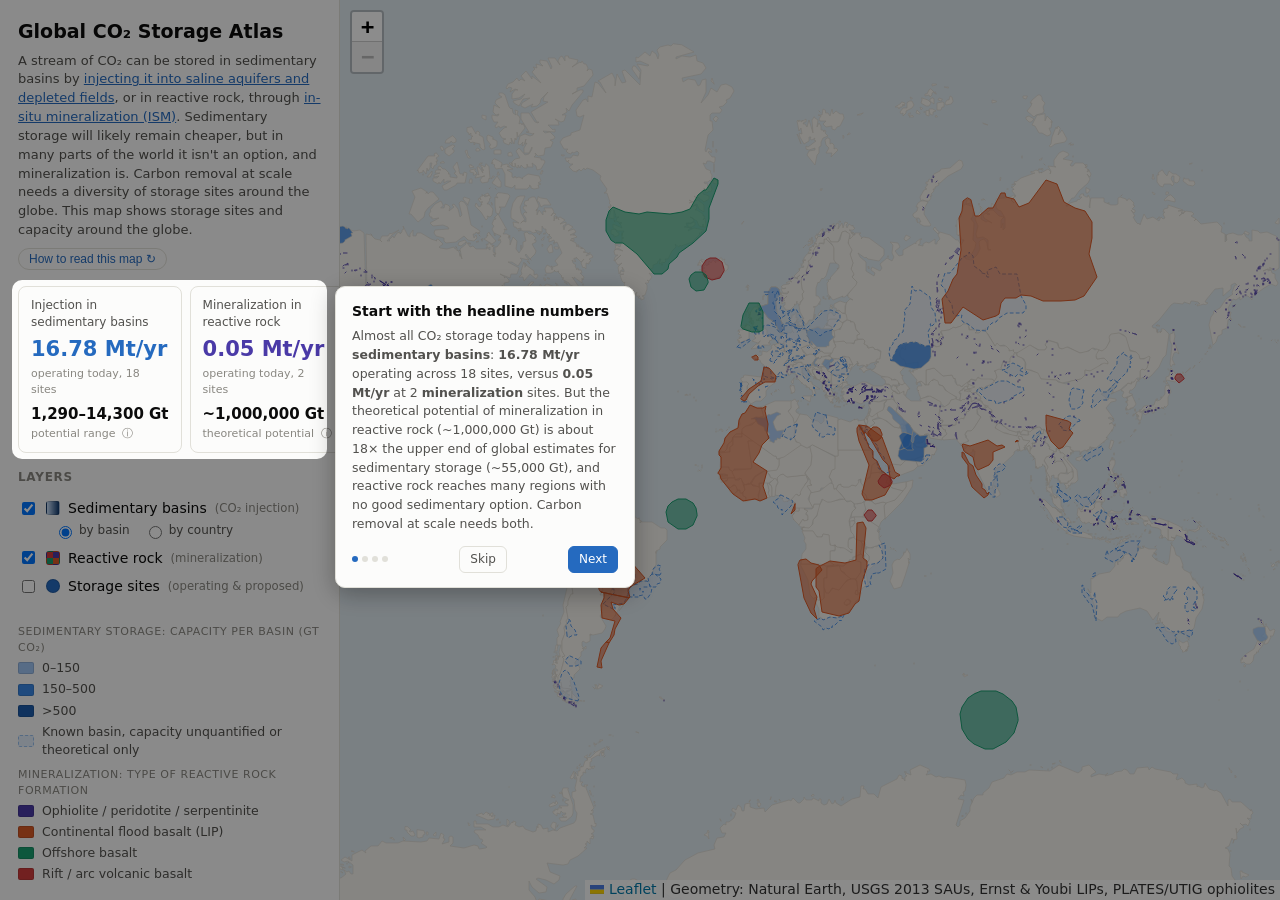
==== commit 32d30f93: "High-contrast site markers; EOR inclusion rule; tour and methodology tweaks - Storage-site markers: " ====
--- a/src/index.html
+++ b/src/index.html
@@ -5,7 +5,7 @@
 <meta name="viewport" content="width=device-width, initial-scale=1">
 <title>Global CO₂ Storage Atlas</title>
 <link rel="stylesheet" href="vendor/leaflet.css">
-<link rel="stylesheet" href="styles.css?v=20261016b">
+<link rel="stylesheet" href="styles.css?v=20261016f">
 </head>
 <body>
 <div id="app">
@@ -66,10 +66,10 @@
   </div>
 </div>
 <script src="vendor/leaflet.js"></script>
-<script src="data_bundle.js?v=20261016b"></script>
-<script src="../data/geo/geometry_injection.js?v=20261016b"></script>
-<script src="../data/geo/geometry_basins.js?v=20261016b"></script>
-<script src="../data/geo/geometry_ism.js?v=20261016b"></script>
-<script src="app.js?v=20261016b"></script>
+<script src="data_bundle.js?v=20261016f"></script>
+<script src="../data/geo/geometry_injection.js?v=20261016f"></script>
+<script src="../data/geo/geometry_basins.js?v=20261016f"></script>
+<script src="../data/geo/geometry_ism.js?v=20261016f"></script>
+<script src="app.js?v=20261016f"></script>
 </body>
 </html>
